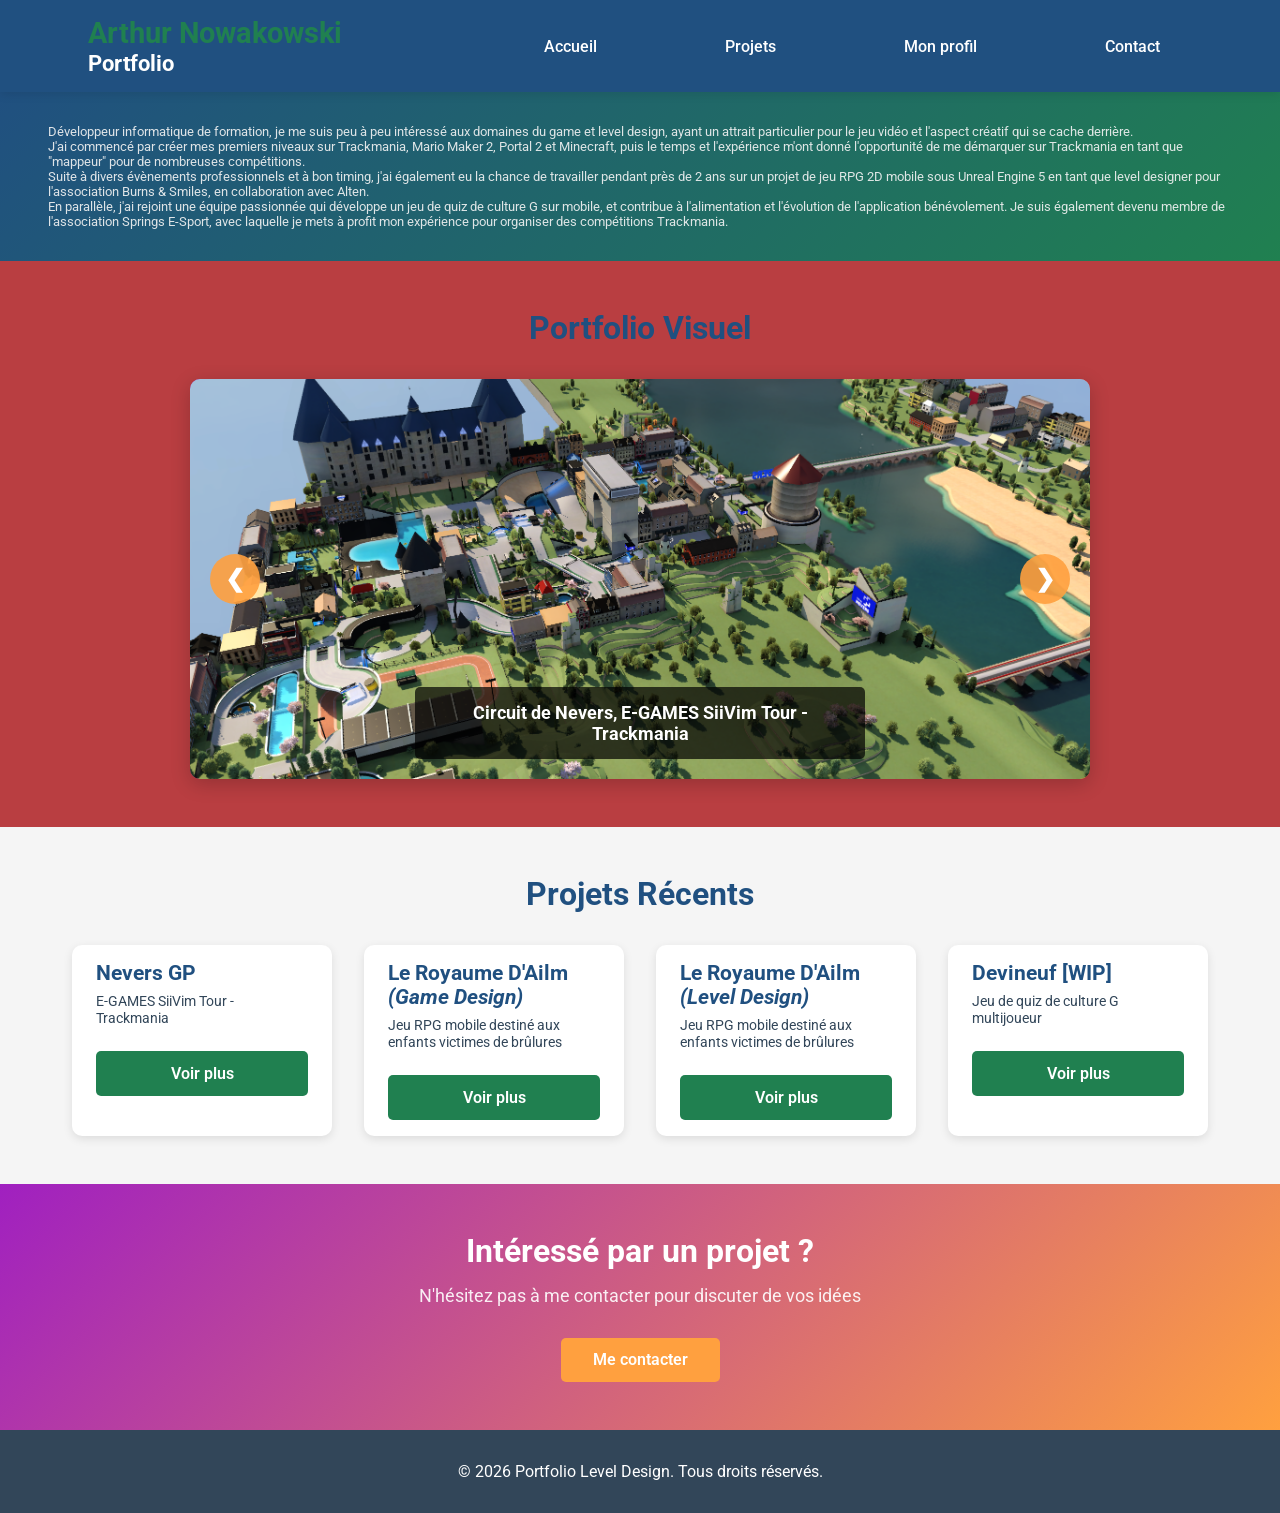
==== index.html @ cbc9b0f0 "Update index.html" ====
<!DOCTYPE html>
<html lang="fr">
<head>
    <meta charset="UTF-8">
    <meta name="viewport" content="width=device-width, initial-scale=1.0">
    <title>Portfolio Level/Game Design</title>
    <link rel="stylesheet" href="css/style.css">
</head>
<body>
    <script src="js/navbar.js"></script>

    <header class="hero">
        <div class="hero-content">
            <!--<h1>Arthur NOWAKOWSKI</h1>
            <h3>Level Designer</h3>-->
            <p>Développeur informatique de formation, je me suis peu à peu intéressé aux domaines du game et level design, ayant un attrait particulier pour le jeu vidéo et l'aspect créatif qui se cache derrière.
            <br>J'ai commencé par créer mes premiers niveaux sur Trackmania, Mario Maker 2, Portal 2 et Minecraft, puis le temps et l'expérience m'ont donné l'opportunité de me démarquer sur Trackmania en tant que "mappeur" pour de nombreuses compétitions.
            <br>Suite à divers évènements professionnels et à bon timing, j'ai également eu la chance de travailler pendant près de 2 ans sur un projet de jeu RPG 2D mobile sous Unreal Engine 5 en tant que level designer pour l'association Burns & Smiles, en collaboration avec Alten.
            <br>En parallèle, j'ai rejoint une équipe passionnée qui développe un jeu de quiz de culture G sur mobile, et contribue à l'alimentation et l'évolution de l'application bénévolement. Je suis également devenu membre de l'association Springs E-Sport, avec laquelle je mets à profit mon expérience pour organiser des compétitions Trackmania.</p>
        </div>
    </header>

   <main>
    <section class="carousel-section">
        <div class="container">
            <h2>Portfolio Visuel</h2>
            <div class="carousel-container">
                <div class="carousel" id="carousel">
                    <!-- Nevers GP -->
                    <div class="carousel-item">
                        <a href="ld-projects/nevers-gp.html" style="display: block; width: 100%; height: 100%; text-decoration: none; position: relative;">
                            <img src="images/nevers-gp/nevers-gp.png" alt="Circuit de Nevers, E-GAMES SiiVim Tour - Trackmania" style="width: 100%; height: 100%; object-fit: cover;">
                            <div style="position: absolute; bottom: 20px; left: 50%; transform: translateX(-50%); background: rgba(0,0,0,0.7); color: white; padding: 15px 25px; border-radius: 5px; text-align: center; font-size: 18px; font-weight: bold;">Circuit de Nevers, E-GAMES SiiVim Tour - Trackmania</div>
                        </a>
                    </div>
                    <!-- Le Royaume d'Ailm -->
                    <div class="carousel-item">
                        <a href="ld-projects/leroyaumedailm-gd.html" style="display: block; width: 100%; height: 100%; text-decoration: none; position: relative;">
                            <img src="images/LRA/LRA_screenshot.jpg" alt="Le Royaume d'Ailm, jeu RPG mobile destiné aux enfants victimes de brûlures" style="width: 100%; height: 100%; object-fit: cover;">
                            <div style="position: absolute; bottom: 20px; left: 50%; transform: translateX(-50%); background: rgba(0,0,0,0.7); color: white; padding: 15px 25px; border-radius: 5px; text-align: center; font-size: 18px; font-weight: bold;">Le Royaume d'Ailm, jeu RPG mobile destiné aux enfants victimes de brûlures (partie Game Design)</div>
                        </a>
                    </div>
                    <div class="carousel-item">
                        <a href="ld-projects/leroyaumedailm-ld.html" style="display: block; width: 100%; height: 100%; text-decoration: none; position: relative;">
                            <img src="images/LRA/LRA_screenshot.jpg" alt="Le Royaume d'Ailm, jeu RPG mobile destiné aux enfants victimes de brûlures" style="width: 100%; height: 100%; object-fit: cover;">
                            <div style="position: absolute; bottom: 20px; left: 50%; transform: translateX(-50%); background: rgba(0,0,0,0.7); color: white; padding: 15px 25px; border-radius: 5px; text-align: center; font-size: 18px; font-weight: bold;">Le Royaume d'Ailm, jeu RPG mobile destiné aux enfants victimes de brûlures (partie Level Design)</div>
                        </a>
                    </div>
                    <!-- Devineuf -->
                    <div class="carousel-item">
                        <a href="ld-projects/devineuf.html" style="display: block; width: 100%; height: 100%; text-decoration: none; position: relative;">
                            <img src="images/devineuf/4-questions.png" alt="Devineuf, jeu de quiz de culture G multijoueur" style="width: 100%; height: 100%; object-fit: cover;">
                            <div style="position: absolute; bottom: 20px; left: 50%; transform: translateX(-50%); background: rgba(0,0,0,0.7); color: white; padding: 15px 25px; border-radius: 5px; text-align: center; font-size: 18px; font-weight: bold;">Devineuf, jeu mobile de quiz de culture G multijoueur</div>
                        </a>
                    </div>
                </div>
                <button class="carousel-btn prev" onclick="prevSlide()">❮</button>
                <button class="carousel-btn next" onclick="nextSlide()">❯</button>
            </div>
        </div>
    </section>
       
    <script src="js/carrousel.js"></script>

    <section class="featured-projects">
        <div class="container">
            <h2>Projets Récents</h2>
            <div class="projects-grid">
                <div class="project-card">
                    <h3>Nevers GP</h3>
                    <p>E-GAMES SiiVim Tour - Trackmania</p>
                    <a href="ld-projects/nevers-gp.html" class="btn btn-secondary">Voir plus</a>
                </div>
                <div class="project-card">
                    <h3>Le Royaume D'Ailm <i>(Game Design)</i></h3>
                    <p>Jeu RPG mobile destiné aux enfants victimes de brûlures</p>
                    <a href="ld-projects/leroyaumedailm-gd.html" class="btn btn-secondary">Voir plus</a>
                </div>
                <div class="project-card">
                    <h3>Le Royaume D'Ailm <i>(Level Design)</i></h3>
                    <p>Jeu RPG mobile destiné aux enfants victimes de brûlures</p>
                    <a href="ld-projects/leroyaumedailm-ld.html" class="btn btn-secondary">Voir plus</a>
                </div>
                <div class="project-card">
                    <h3>Devineuf [WIP]</h3>
                    <p>Jeu de quiz de culture G multijoueur</p>
                    <a href="ld-projects/devineuf.html" class="btn btn-secondary">Voir plus</a>
                </div>
            </div>
        </div>
    </section>

    <section class="cta">
        <div class="container">
            <h2>Intéressé par un projet ?</h2>
            <p>N'hésitez pas à me contacter pour discuter de vos idées</p>
            <a href="contact.html" class="btn btn-primary">Me contacter</a>
        </div>
    </section>
</main>

    <footer>
        <div class="container">
            <p>&copy; 2026 Portfolio Level Design. Tous droits réservés.</p>
        </div>
    </footer>
</body>
</html>
---- css/style.css ----
@import url('https://fonts.googleapis.com/css2?family=Roboto:wght@300;400;500;700&display=swap');

:root {
    --primary-blue: #205080;
    --primary-green: #208050;
    --primary-purple: #a020c0;
    --accent-orange: #ffa03f;
    --dark-gray: #324659;
    --red-brown: #B93E41;
}

* {
    margin: 0;
    padding: 0;
    box-sizing: border-box;
}

body {
    font-family: 'Roboto', sans-serif;
    color: var(--dark-gray);
    background-color: var(--red-brown);
}

.container {
    max-width: 1200px;
    margin: 0 auto;
    padding: 0 2rem;
}

/* Navigation */
.navbar {
    background-color: var(--primary-blue);
    position: sticky;
    top: 0;
    z-index: 1000;
    box-shadow: 0 2px 10px rgba(0, 0, 0, 0.1);
}

.navbar .container {
    display: flex;
    justify-content: space-between;
    gap: 5%;
    align-items: center;
    padding: 1rem 3rem;
}

.logo h2 {
    color: var(--primary-green);
    font-size: 1.8rem;
    font-weight: 700;
    white-space: nowrap;
}

.logo h4 {
    color: white;
    font-size: 1.4rem;
    font-weight: 700;
}

.nav-links {
    display: flex;
    list-style: none;
}

.nav-links.active {
    display: flex;
    position: absolute;
    top: 60px;
    left: 0;
    width: 100%;
    flex-direction: column;
    background-color: var(--primary-blue);
    gap: 0;
}

.nav-links li {
    padding-left: 4em;
}
    
.nav-links a {
    color: white;
    text-decoration: none;
    font-weight: 500;
    transition: all 0.3s ease;
    padding: 1rem 2rem;
    white-space: nowrap;
}

.nav-links a:hover {
    background-color: var(--primary-green);
}

/* Hero Section */
.hero {
    background: linear-gradient(135deg, var(--primary-blue), var(--primary-green));
    padding: 1rem 2rem 1rem 2rem;
    min-height: 100px;
    display: flex;
    align-items: center;
    justify-content: center;
}

.hero h2 {
    font-size: 1.4rem;
    color: #f4f4f4;
    font-weight: 700;
}

.hero p {
    font-size: 0.8rem;
    text-align: left;
    margin: 1rem;
    opacity: 0.9;
    color: #f4f4f4;
}

/* Carousel Section */
.carousel-section {
    padding: 3rem 0;
    background-color: var(--red-brown);
}

.carousel-section h2 {
    text-align: center;
    color: var(--primary-blue);
    margin-bottom: 2rem;
    font-size: 2rem;
}

.carousel-container {
    position: relative;
    width: 100%;
    max-width: 900px;
    height: 400px;
    margin: 0 auto;
    overflow: hidden;
    border-radius: 10px;
    box-shadow: 0 5px 20px rgba(0, 0, 0, 0.2);
}

.carousel {
    display: flex;
    height: 100%;
    transition: transform 0.5s ease;
}

.carousel-item {
    min-width: 100%;
    height: 100%;
    background: linear-gradient(135deg, var(--primary-purple), var(--accent-orange));
}

.carousel-item img {
    width: 100%;
    height: 100%;
    object-fit: cover;
}

.carousel-btn {
    position: absolute;
    top: 50%;
    transform: translateY(-50%);
    background-color: rgba(255, 160, 63, 0.9);
    color: white;
    border: none;
    width: 50px;
    height: 50px;
    border-radius: 50%;
    font-size: 1.5rem;
    cursor: pointer;
    z-index: 10;
    transition: all 0.3s ease;
    font-weight: bold;
}

.carousel-btn:hover {
    background-color: var(--accent-orange);
    transform: translateY(-50%) scale(1.1);
}

.carousel-btn.prev {
    left: 20px;
}

.carousel-btn.next {
    right: 20px;
}

/* Buttons */
.btn {
    display: inline-block;
    padding: 0.8rem 2rem;
    border: none;
    border-radius: 5px;
    cursor: pointer;
    font-family: 'Roboto', sans-serif;
    text-decoration: none;
    font-weight: 600;
    transition: all 0.3s ease;
    font-size: 1rem;
}

.btn-primary {
    background-color: var(--accent-orange);
    color: white;
}

.btn-primary:hover {
    background-color: #ff8c1f;
    transform: translateY(-2px);
    box-shadow: 0 5px 15px rgba(255, 160, 63, 0.3);
}

.btn-secondary {
    background-color: var(--primary-green);
    color: white;
}

.btn-secondary:hover {
    background-color: #1a6840;
    transform: translateY(-2px);
}

/* Featured Projects */
.featured-projects {
    background-color: #f5f5f5;
    padding: 3rem 0;
}

.featured-projects h2 {
    color: var(--primary-blue);
    text-align: center;
    margin-bottom: 2rem;
    font-size: 2rem;
}

.projects-grid {
    display: grid;
    grid-template-columns: repeat(auto-fit, minmax(250px, 1fr));
    gap: 2rem;
}

.project-card {
    background: white;
    border-radius: 10px;
    overflow: hidden;
    box-shadow: 0 3px 10px rgba(0, 0, 0, 0.1);
    transition: all 0.3s ease;
}

.project-card:hover {
    transform: translateY(-10px);
    box-shadow: 0 8px 20px rgba(0, 0, 0, 0.15);
    border-top: 4px solid var(--primary-purple);
}

.project-card img {
    width: 100%;
    height: 200px;
    object-fit: cover;
}

.project-card h3 {
    padding: 1rem 1.5rem 0;
    color: var(--primary-blue);
    font-size: 1.3rem;
}

.project-card p {
    padding: 0.5rem 1.5rem;
    font-size: 0.9rem;
    color: var(--dark-gray);
}

.project-card .btn {
    display: block;
    margin: 1rem 1.5rem;
    text-align: center;
}

/* CTA Section */
.cta {
    background: linear-gradient(135deg, var(--primary-purple), var(--accent-orange));
    padding: 3rem 2rem;
    text-align: center;
    color: white;
}

.cta h2 {
    color: white;
    margin-bottom: 1rem;
    font-size: 2rem;
}

.cta p {
    font-size: 1.1rem;
    margin-bottom: 2rem;
    opacity: 0.9;
}

/* Footer */
footer {
    background-color: var(--dark-gray);
    color: white;
    padding: 2rem;
    text-align: center;
}

/* Responsive */
@media (max-width: 768px) {
    .nav-links {
        display: none;
    }

    .nav-links.active {
        display: flex;
    }

    .hero h1 {
        font-size: 2rem;
    }

    .hero p {
        font-size: 1.1rem;
    }

    .carousel-container {
        height: 250px;
    }

    .carousel-btn {
        width: 40px;
        height: 40px;
        font-size: 1.2rem;
    }

    .carousel-btn.prev {
        left: 10px;
    }

    .carousel-btn.next {
        right: 10px;
    }

    .featured-projects h2 {
        font-size: 1.5rem;
    }

    .projects-grid {
        grid-template-columns: 1fr;
    }
}
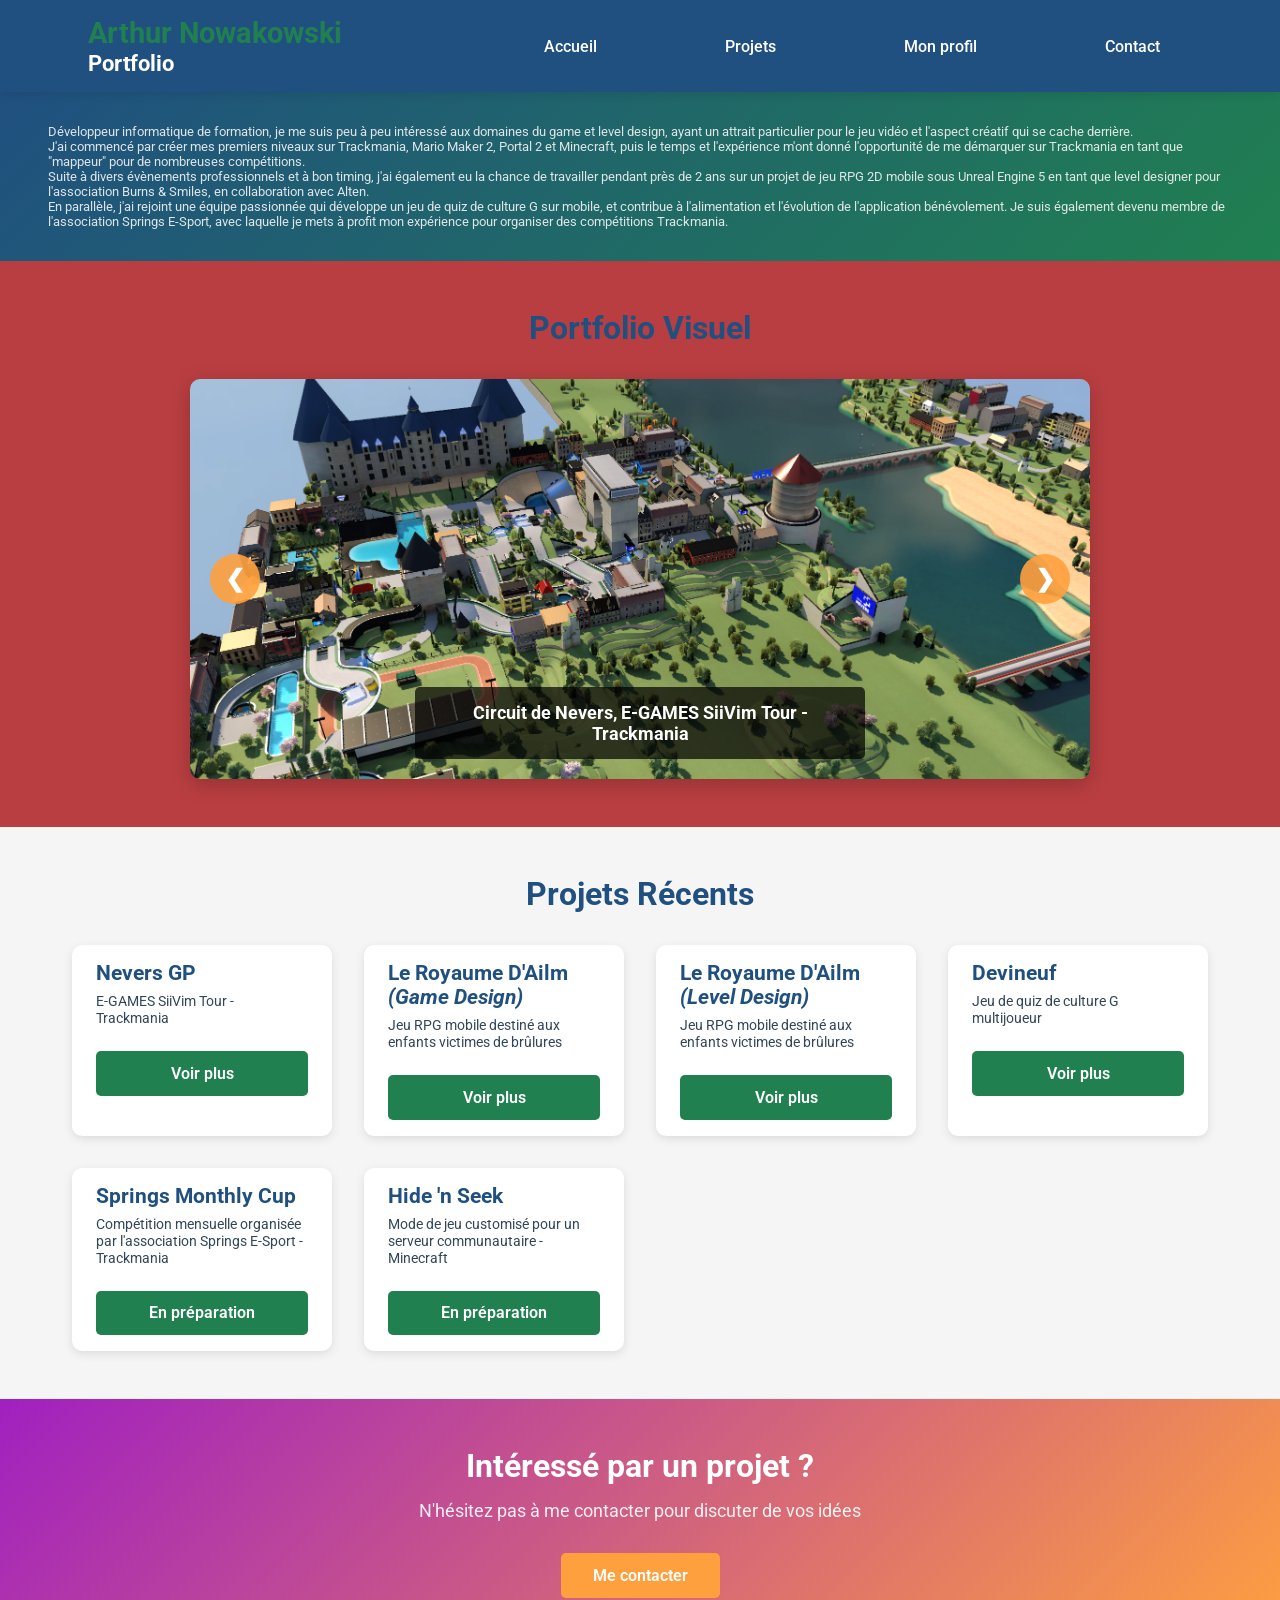
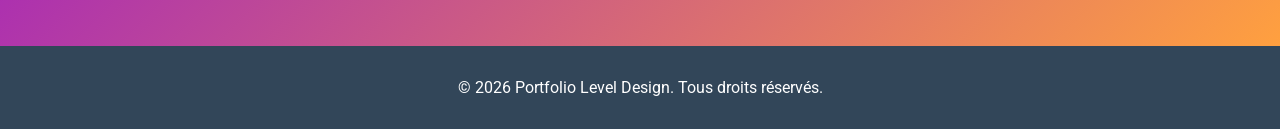
==== commit 1d868d6f: "Update project titles and add new projects" ====
--- a/index.html
+++ b/index.html
@@ -37,13 +37,13 @@
                     <div class="carousel-item">
                         <a href="ld-projects/leroyaumedailm-gd.html" style="display: block; width: 100%; height: 100%; text-decoration: none; position: relative;">
                             <img src="images/LRA/LRA_screenshot.jpg" alt="Le Royaume d'Ailm, jeu RPG mobile destiné aux enfants victimes de brûlures" style="width: 100%; height: 100%; object-fit: cover;">
-                            <div style="position: absolute; bottom: 20px; left: 50%; transform: translateX(-50%); background: rgba(0,0,0,0.7); color: white; padding: 15px 25px; border-radius: 5px; text-align: center; font-size: 18px; font-weight: bold;">Le Royaume d'Ailm, jeu RPG mobile destiné aux enfants victimes de brûlures (partie Game Design)</div>
+                            <div style="position: absolute; bottom: 20px; left: 50%; transform: translateX(-50%); background: rgba(0,0,0,0.7); color: white; padding: 15px 25px; border-radius: 5px; text-align: center; font-size: 18px; font-weight: bold;">Le Royaume d'Ailm, jeu RPG mobile destiné aux enfants victimes de brûlures (focus Game Design)</div>
                         </a>
                     </div>
                     <div class="carousel-item">
                         <a href="ld-projects/leroyaumedailm-ld.html" style="display: block; width: 100%; height: 100%; text-decoration: none; position: relative;">
-                            <img src="images/LRA/LRA_screenshot.jpg" alt="Le Royaume d'Ailm, jeu RPG mobile destiné aux enfants victimes de brûlures" style="width: 100%; height: 100%; object-fit: cover;">
-                            <div style="position: absolute; bottom: 20px; left: 50%; transform: translateX(-50%); background: rgba(0,0,0,0.7); color: white; padding: 15px 25px; border-radius: 5px; text-align: center; font-size: 18px; font-weight: bold;">Le Royaume d'Ailm, jeu RPG mobile destiné aux enfants victimes de brûlures (partie Level Design)</div>
+                            <img src="images/LRA/scan-carte-ailm_papier.jpg" alt="Le Royaume d'Ailm, jeu RPG mobile destiné aux enfants victimes de brûlures" style="width: 100%; height: 100%; object-fit: cover;">
+                            <div style="position: absolute; bottom: 20px; left: 50%; transform: translateX(-50%); background: rgba(0,0,0,0.7); color: white; padding: 15px 25px; border-radius: 5px; text-align: center; font-size: 18px; font-weight: bold;">Le Royaume d'Ailm, jeu RPG mobile destiné aux enfants victimes de brûlures (focus Level Design)</div>
                         </a>
                     </div>
                     <!-- Devineuf -->
@@ -82,9 +82,19 @@
                     <a href="ld-projects/leroyaumedailm-ld.html" class="btn btn-secondary">Voir plus</a>
                 </div>
                 <div class="project-card">
-                    <h3>Devineuf [WIP]</h3>
+                    <h3>Devineuf</h3>
                     <p>Jeu de quiz de culture G multijoueur</p>
                     <a href="ld-projects/devineuf.html" class="btn btn-secondary">Voir plus</a>
+                </div>
+                <div class="project-card">
+                    <h3>Springs Monthly Cup</h3>
+                    <p>Compétition mensuelle organisée par l'association Springs E-Sport - Trackmania</p>
+                    <a href="ld-projects/smc.html" class="btn btn-secondary btn-disabled">En préparation</a>
+                </div>
+                <div class="project-card">
+                    <h3>Hide 'n Seek</h3>
+                    <p>Mode de jeu customisé pour un serveur communautaire - Minecraft</p>
+                    <a href="ld-projects/smc.html" class="btn btn-secondary btn-disabled">En préparation</a>
                 </div>
             </div>
         </div>
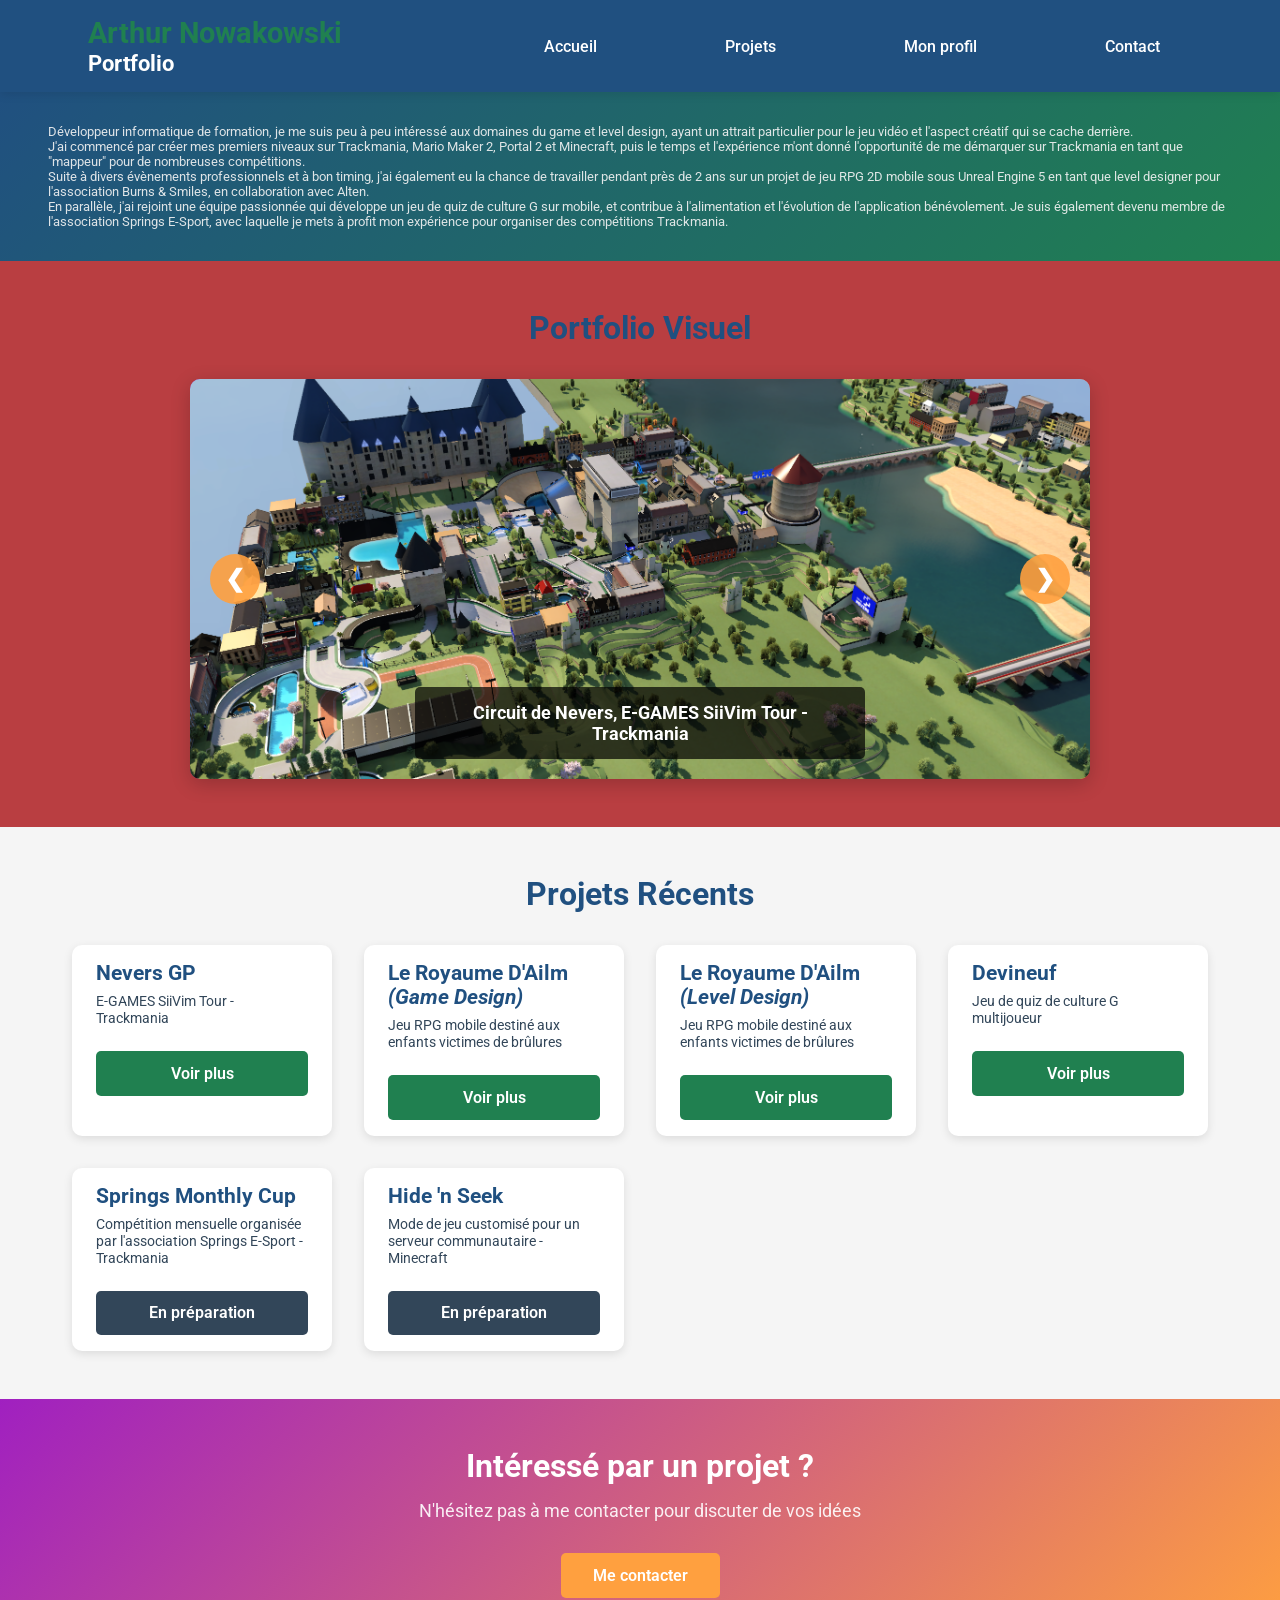
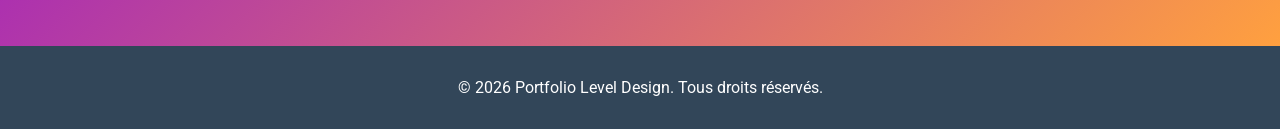
==== commit 59f1bf67: "Update project links to disabled state" ====
--- a/index.html
+++ b/index.html
@@ -89,12 +89,12 @@
                 <div class="project-card">
                     <h3>Springs Monthly Cup</h3>
                     <p>Compétition mensuelle organisée par l'association Springs E-Sport - Trackmania</p>
-                    <a href="ld-projects/smc.html" class="btn btn-secondary btn-disabled">En préparation</a>
+                    <a href="" class="btn btn-disabled">En préparation</a>
                 </div>
                 <div class="project-card">
                     <h3>Hide 'n Seek</h3>
                     <p>Mode de jeu customisé pour un serveur communautaire - Minecraft</p>
-                    <a href="ld-projects/smc.html" class="btn btn-secondary btn-disabled">En préparation</a>
+                    <a href="" class="btn btn-disabled">En préparation</a>
                 </div>
             </div>
         </div>
--- a/css/style.css
+++ b/css/style.css
@@ -221,6 +221,16 @@
     transform: translateY(-2px);
 }
 
+.btn-disabled {
+    background-color: var(--dark-gray);
+    color: white;
+}
+
+.btn-disabled:hover {
+    background-color: var(--dark-gray);
+    color: white;
+}
+
 /* Featured Projects */
 .featured-projects {
     background-color: #f5f5f5;
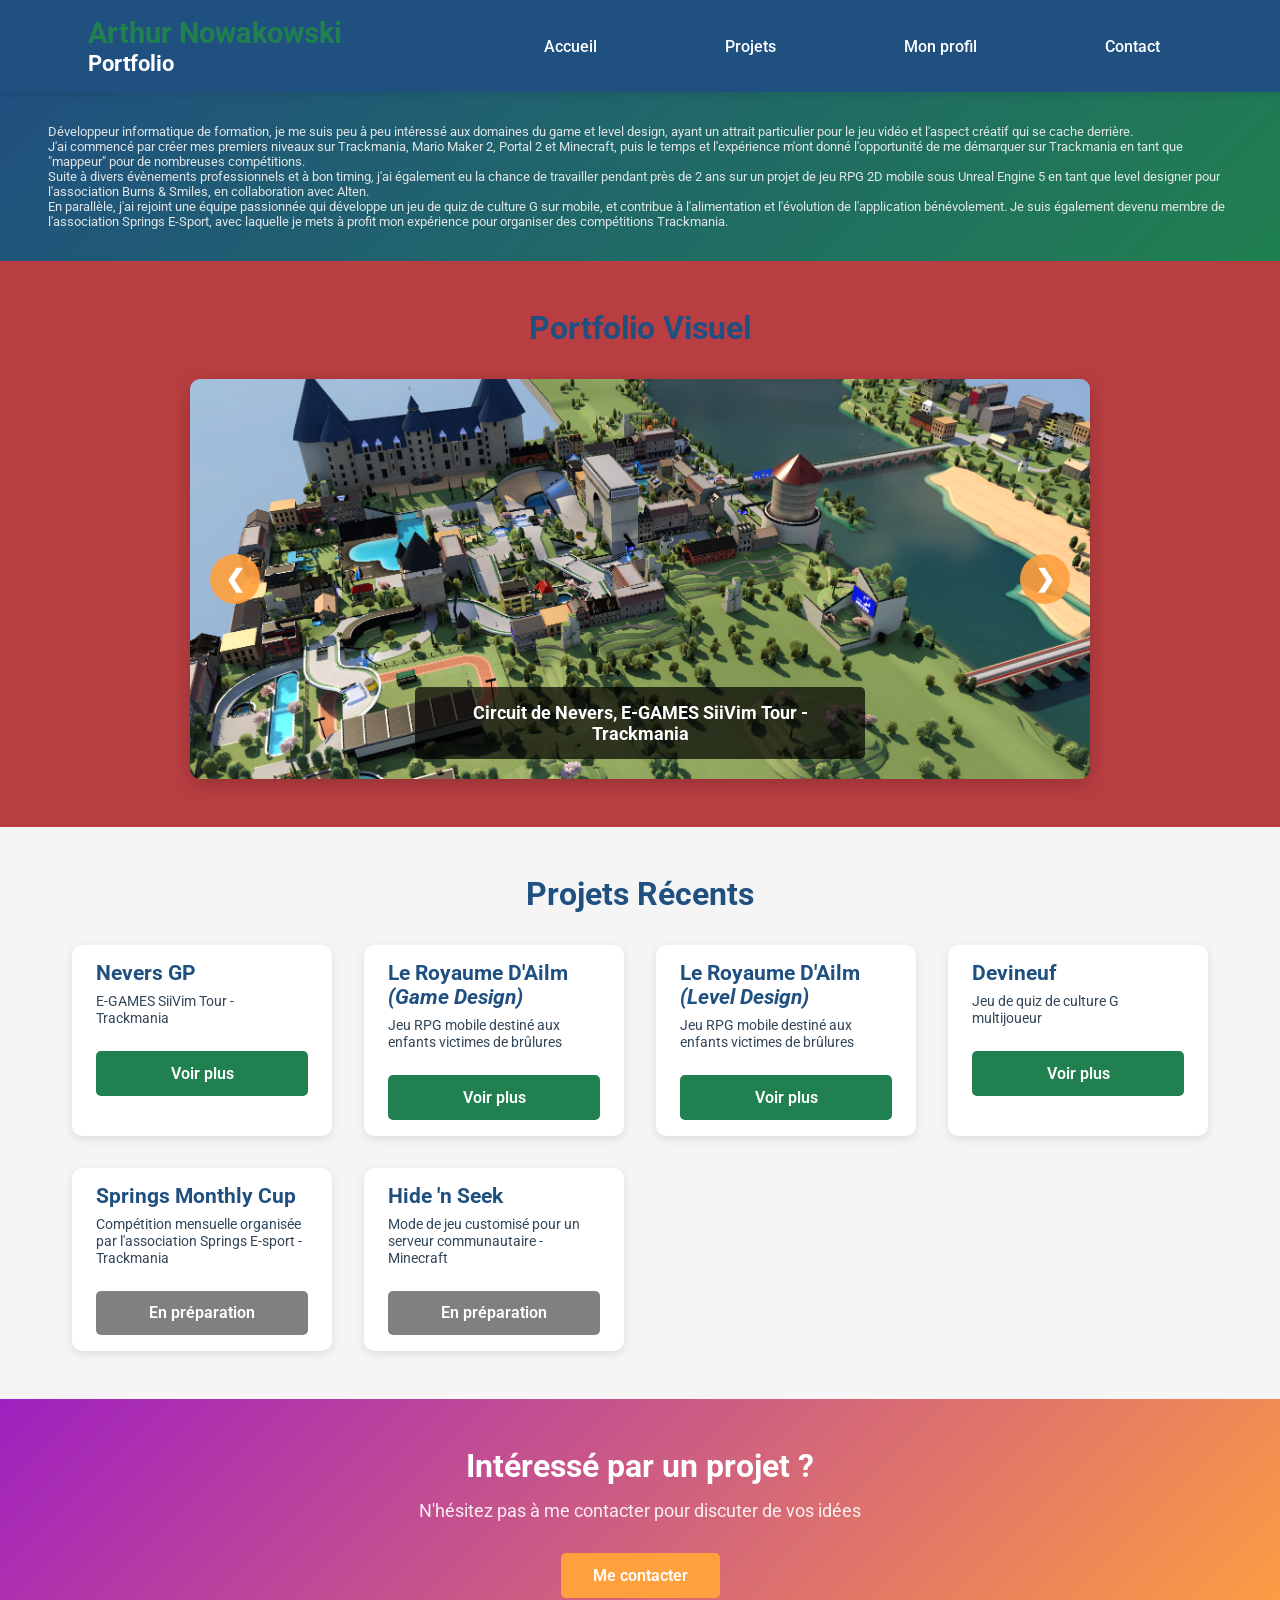
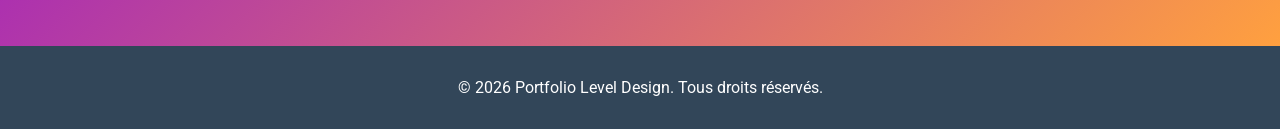
==== commit 946f7da4: "Update index.html" ====
--- a/index.html
+++ b/index.html
@@ -49,7 +49,7 @@
                     <!-- Devineuf -->
                     <div class="carousel-item">
                         <a href="ld-projects/devineuf.html" style="display: block; width: 100%; height: 100%; text-decoration: none; position: relative;">
-                            <img src="images/devineuf/4-questions.png" alt="Devineuf, jeu de quiz de culture G multijoueur" style="width: 100%; height: 100%; object-fit: cover;">
+                            <img src="images/devineuf/présentation-devineuf.png" alt="Devineuf, jeu de quiz de culture G multijoueur" style="width: 100%; height: 100%; object-fit: cover;">
                             <div style="position: absolute; bottom: 20px; left: 50%; transform: translateX(-50%); background: rgba(0,0,0,0.7); color: white; padding: 15px 25px; border-radius: 5px; text-align: center; font-size: 18px; font-weight: bold;">Devineuf, jeu mobile de quiz de culture G multijoueur</div>
                         </a>
                     </div>
@@ -88,7 +88,7 @@
                 </div>
                 <div class="project-card">
                     <h3>Springs Monthly Cup</h3>
-                    <p>Compétition mensuelle organisée par l'association Springs E-Sport - Trackmania</p>
+                    <p>Compétition mensuelle organisée par l'association Springs E-sport - Trackmania</p>
                     <a href="" class="btn btn-disabled">En préparation</a>
                 </div>
                 <div class="project-card">
--- a/css/style.css
+++ b/css/style.css
@@ -222,13 +222,12 @@
 }
 
 .btn-disabled {
-    background-color: var(--dark-gray);
+    background-color: grey;
     color: white;
 }
 
 .btn-disabled:hover {
-    background-color: var(--dark-gray);
-    color: white;
+    cursor: not-allowed;
 }
 
 /* Featured Projects */
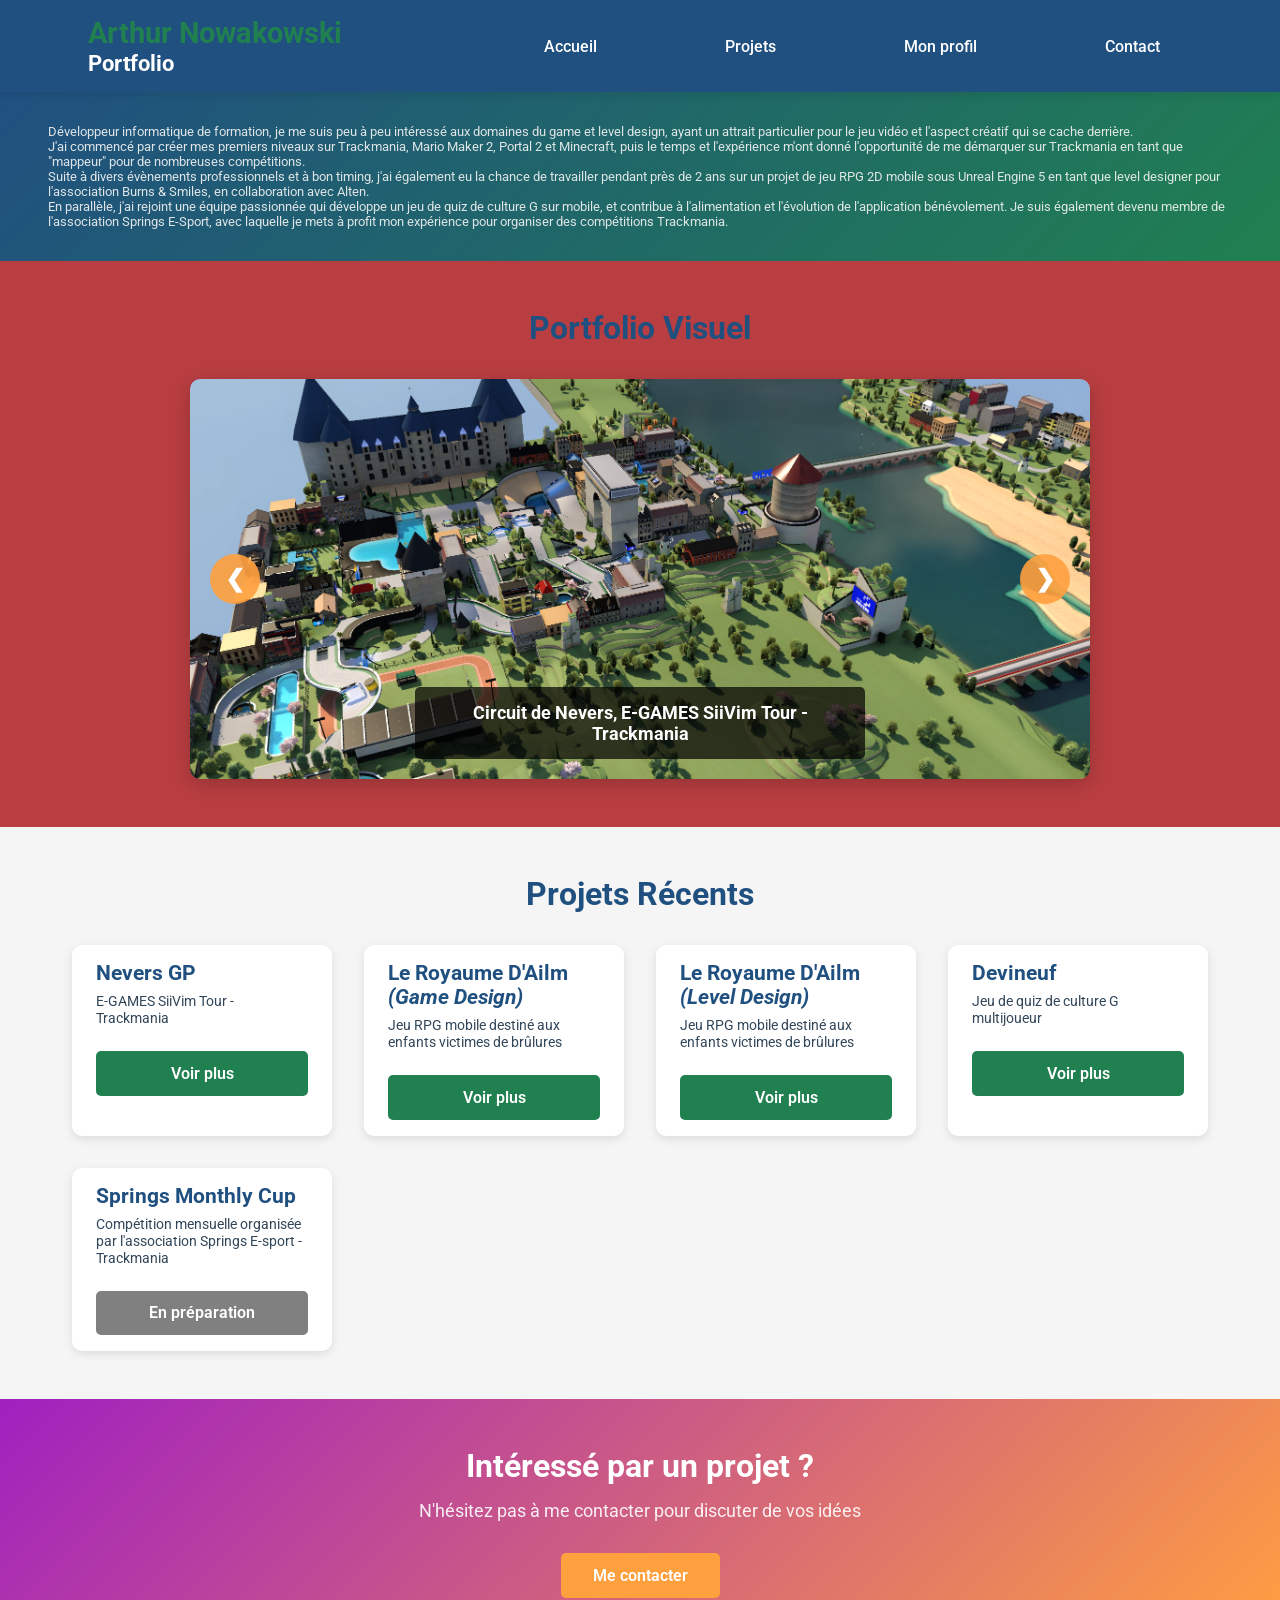
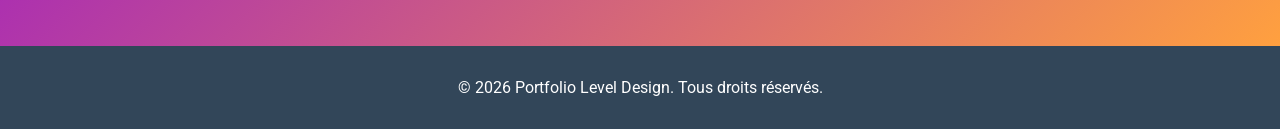
==== commit 16144372: "Update index.html" ====
--- a/index.html
+++ b/index.html
@@ -91,11 +91,6 @@
                     <p>Compétition mensuelle organisée par l'association Springs E-sport - Trackmania</p>
                     <a href="" class="btn btn-disabled">En préparation</a>
                 </div>
-                <div class="project-card">
-                    <h3>Hide 'n Seek</h3>
-                    <p>Mode de jeu customisé pour un serveur communautaire - Minecraft</p>
-                    <a href="" class="btn btn-disabled">En préparation</a>
-                </div>
             </div>
         </div>
     </section>
--- a/css/style.css
+++ b/css/style.css
@@ -7,6 +7,7 @@
     --accent-orange: #ffa03f;
     --dark-gray: #324659;
     --red-brown: #B93E41;
+    --dark-blue: #002A59;
 }
 
 * {
@@ -285,6 +286,7 @@
     display: block;
     margin: 1rem 1.5rem;
     text-align: center;
+    align-self: flex-end;
 }
 
 /* CTA Section */
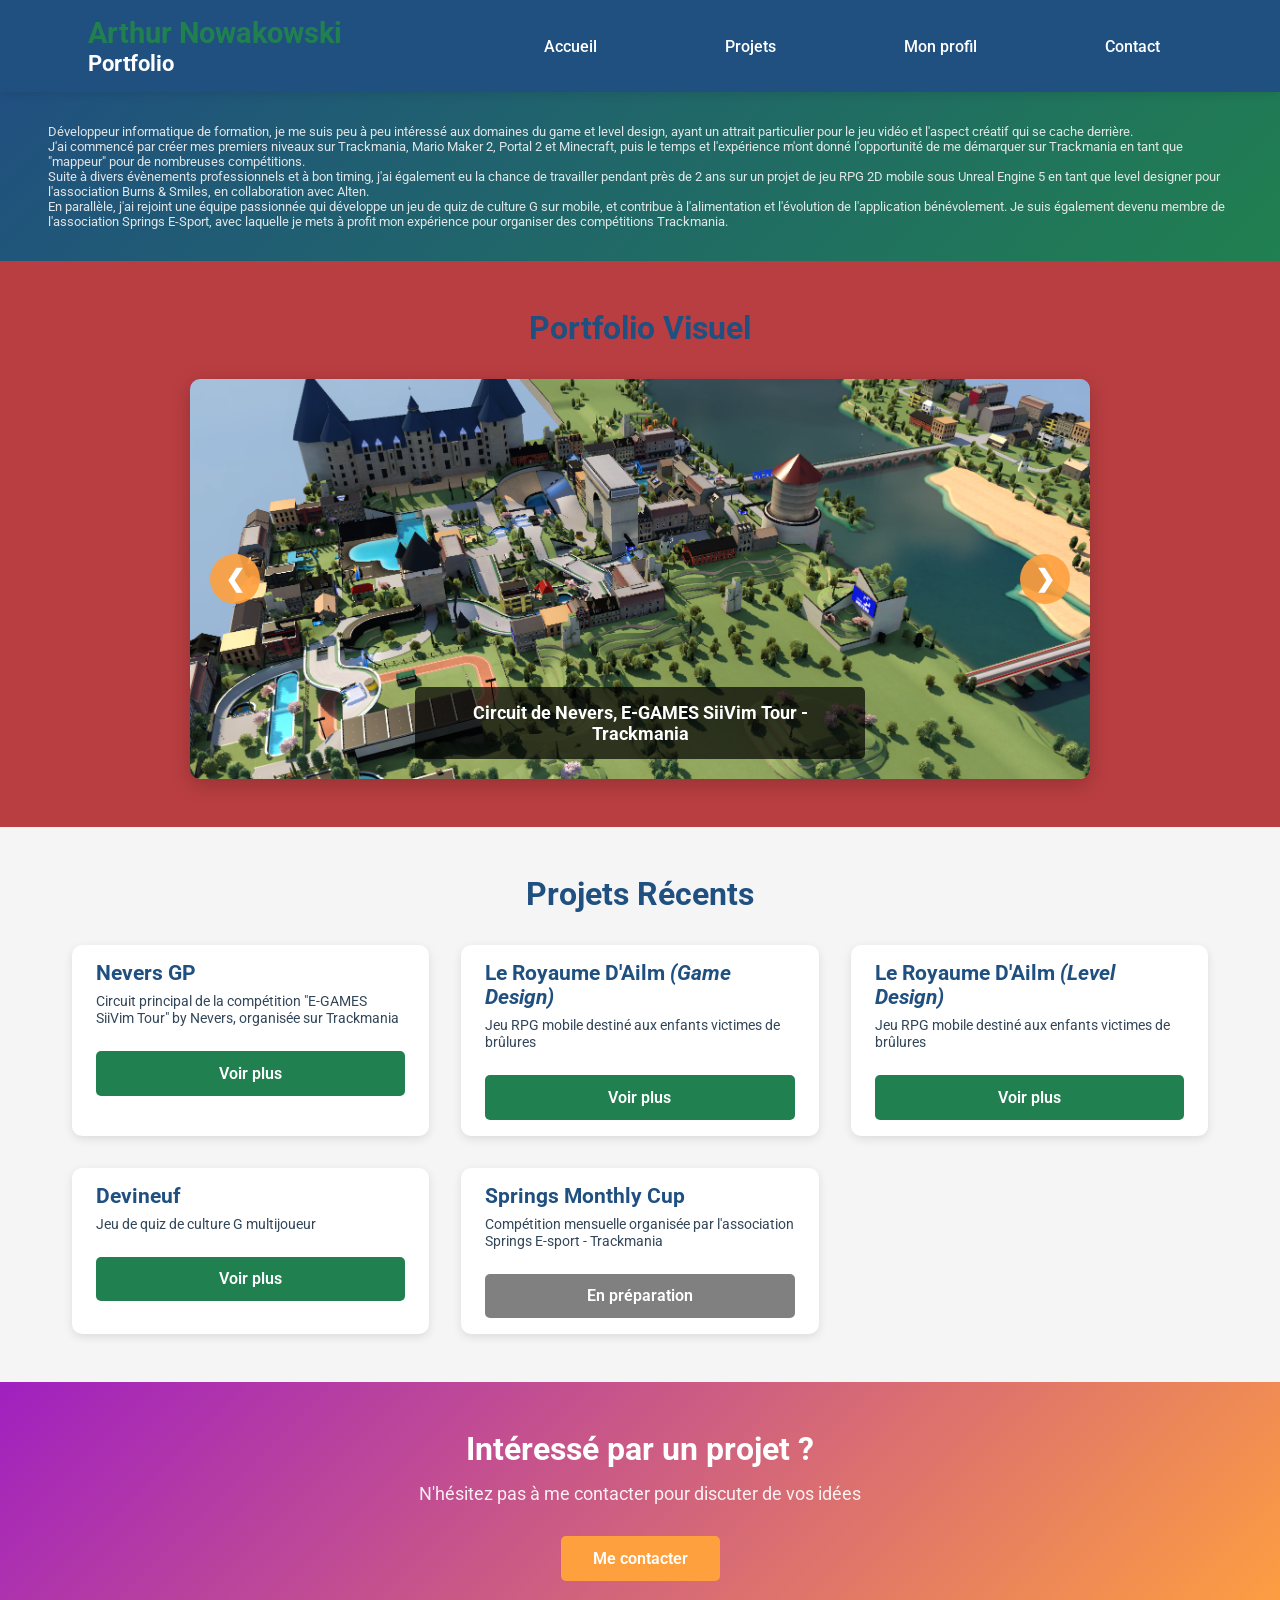
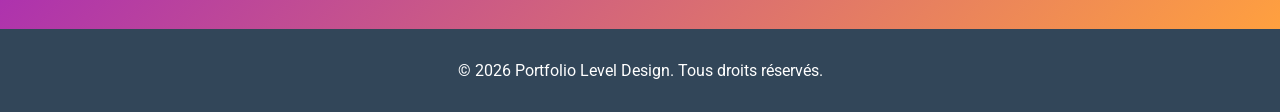
==== commit 4bf7ca79: "Revise Nevers GP project description Updated project description for Nevers GP." ====
--- a/index.html
+++ b/index.html
@@ -68,7 +68,7 @@
             <div class="projects-grid">
                 <div class="project-card">
                     <h3>Nevers GP</h3>
-                    <p>E-GAMES SiiVim Tour - Trackmania</p>
+                    <p>Circuit principal de la compétition "E-GAMES SiiVim Tour" by Nevers, organisée sur Trackmania</p>
                     <a href="ld-projects/nevers-gp.html" class="btn btn-secondary">Voir plus</a>
                 </div>
                 <div class="project-card">
--- a/css/style.css
+++ b/css/style.css
@@ -246,7 +246,7 @@
 
 .projects-grid {
     display: grid;
-    grid-template-columns: repeat(auto-fit, minmax(250px, 1fr));
+    grid-template-columns: repeat(auto-fit, minmax(300px, 1fr));
     gap: 2rem;
 }
 
